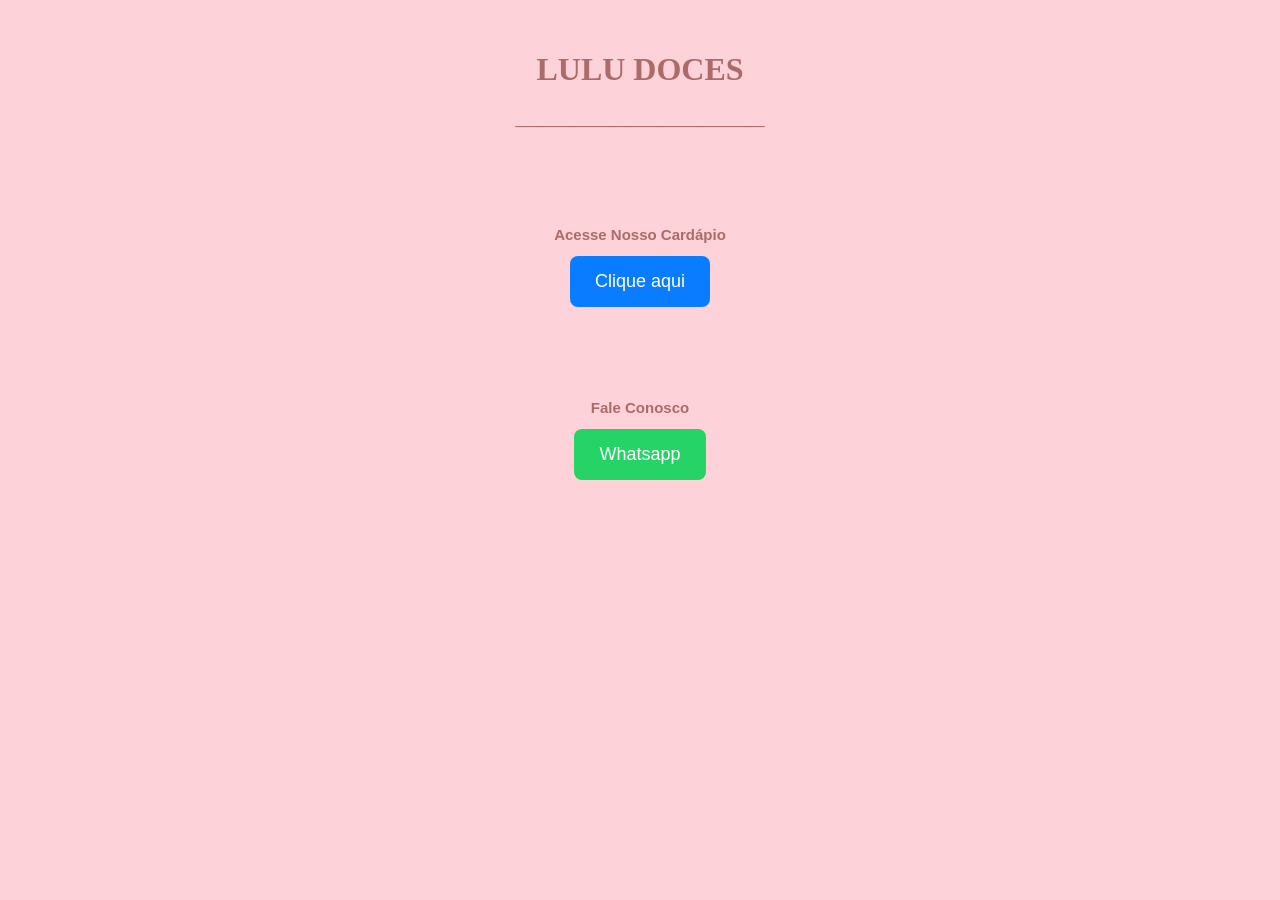
==== index.html @ facca8aa "Add files via upload" ====
<!DOCTYPE html>
<html lang="pt-br">
<head>
<meta charset="UTF-8" />
<meta name="viewport" content="width=device-width, initial-scale=1.0" />
<title>Lulu Doces</title>

<link rel="icon" href="logo.png" type="image/png" />
<link href="https://fonts.googleapis.com/css2?family=Lato:wght@700&display=swap" rel="stylesheet" />

<style>

body {
    margin: 0;
    font-family: Arial, Helvetica, sans-serif;
    background: #fed2d9;

    
}

header {
    background: #fed2d9;
    color: #aa6b69;
    text-align: center;
    padding: 30px;
}

header h1 {
    font-family: initial;
    font-weight: 700;
    
}

section {
    padding: 40px;
    text-align: center;
}

button {
    background: #0a7cff;
    color: white;
    border: none;
    padding: 15px 25px;
    font-size: 18px;
    border-radius: 8px;
    cursor: pointer;
}

button:hover {
    background: #0663cc;
}

h2 {
    font-family: 'Segoe UI', Tahoma, Geneva, Verdana, sans-serif;
    color: #aa6b69;
    font-size: 15px;
}

.cardapio {
    color: #fffffe;
    background-color: #0a7cff;
}

.whatsapp {
    color: #fffffe;
    background-color: #25D366;
    text-decoration: none;
    display: inline-block;
    border: none;
    padding: 15px 25px;
    border-radius: 8px;
   
}

.whatsapp:hover {
    background-color: #1ebe5d;
}

</style>

</head>

<body>



<header>
    <h1>LULU DOCES</h1>
    <p>____________________________</p>
</header>


<section>
   <h2>Acesse Nosso Cardápio</h2>
   <a href="https://www.canva.com/design/DAGB8eKHDU4/feUs5zurb2LJw_l3uqfaUg/edit?utm_content=DAGB8eKHDU4&utm_campaign=designshare&utm_medium=link2&utm_source=sharebutton" target="_blank">
       <button class="cardapio">Clique aqui</button>
   </a>
</section>

<section>
    <h2>Fale Conosco</h2>
    <a href="https://wa.me/5581984162280" target="_blank">
        <button class="whatsapp">Whatsapp</button>
    </a>
</section>

</body>
</html>
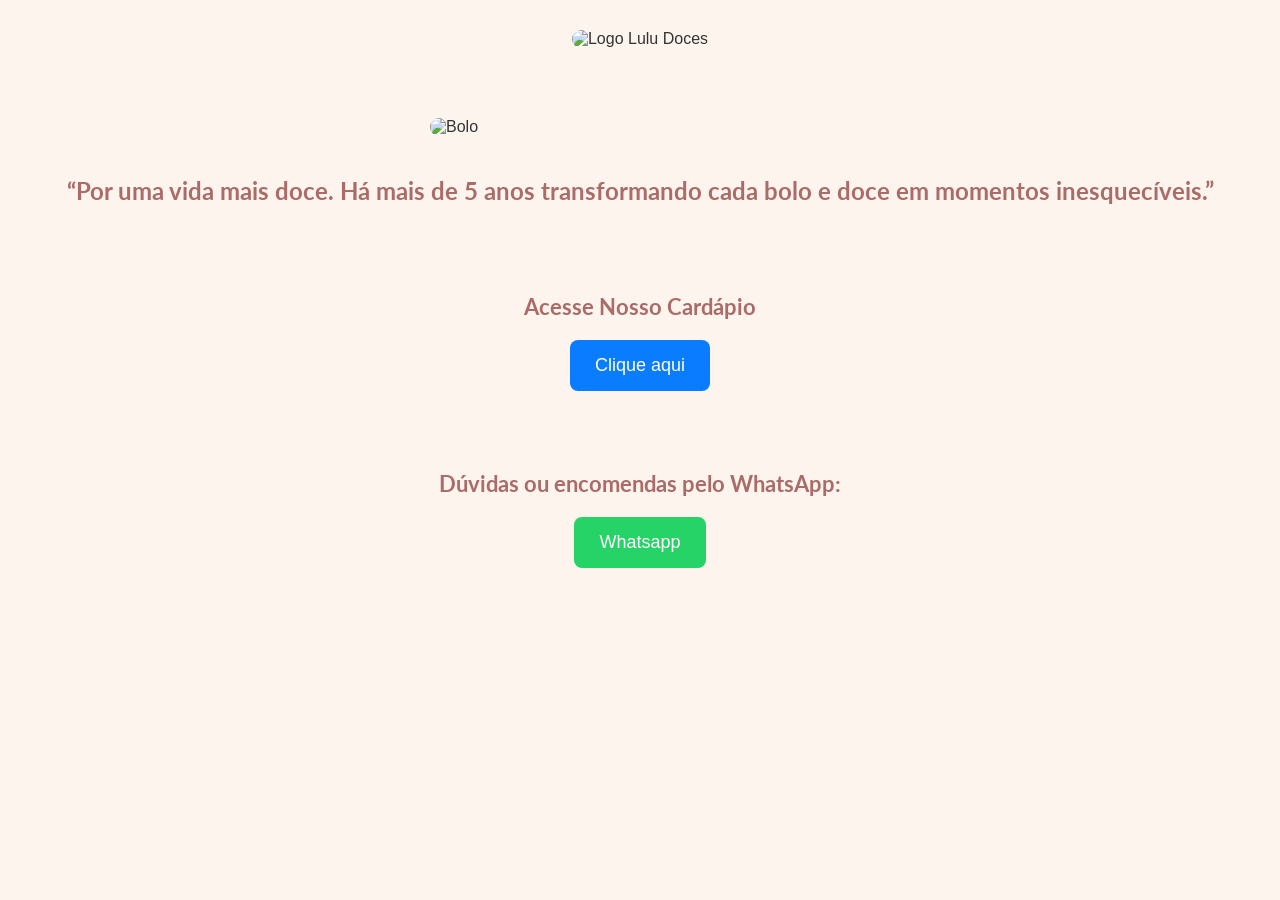
==== commit f039b62d: "Add files via upload" ====
--- a/index.html
+++ b/index.html
@@ -4,105 +4,142 @@
 <meta charset="UTF-8" />
 <meta name="viewport" content="width=device-width, initial-scale=1.0" />
 <title>Lulu Doces</title>
+<link rel="icon" href="logo2.png" type="image/png" />
+<link href="https://fonts.googleapis.com/css2?family=Lato:wght@700&display=swap" rel="stylesheet" />
+</head>
+<body>
 
-<link rel="icon" href="logo.png" type="image/png" />
-<link href="https://fonts.googleapis.com/css2?family=Lato:wght@700&display=swap" rel="stylesheet" />
+
+<header>
+    <img src="logo2.png" alt="Logo Lulu Doces" class="logo">
+</header>
+
+
+<section class="foto-texto">
+    <img src="fotopage1.jpeg" alt="Bolo" class="foto">
+    <div class="texto">
+        <h1>“Por uma vida mais doce. Há mais de 5 anos transformando cada bolo e doce em momentos inesquecíveis.”</h1>
+    </div>
+</section>
+
+
+<section class="botoes">
+    <h2>Acesse Nosso Cardápio</h2>
+    <a href="pagcardapio.html" target="_blank">
+        <button class="cardapio">Clique aqui</button>
+    </a>
+</section>
+
+
+<section class="botoes">
+    <h2>Dúvidas ou encomendas pelo WhatsApp:</h2>
+    <a href="https://wa.me/5581984162280" target="_blank">
+        <button class="whatsapp">Whatsapp</button>
+    </a>
+</section>
+
+
 
 <style>
 
 body {
     margin: 0;
     font-family: Arial, Helvetica, sans-serif;
-    background: #fed2d9;
-
-    
+    background: #fdf4ed;
+    color: #333;
 }
 
+
 header {
-    background: #fed2d9;
-    color: #aa6b69;
+    background: #fdf4ed;
     text-align: center;
     padding: 30px;
 }
 
-header h1 {
-    font-family: initial;
-    font-weight: 700;
-    
+header .logo {
+    width: 300px;
+    height: auto;
+    border-radius: 15px;
 }
 
-section {
+
+.foto-texto {
+    display: flex;
+    flex-wrap: wrap;               
+    align-items: center;
+    justify-content: center;
+    gap: 40px;
     padding: 40px;
+    text-align: left;
+}
+
+.foto-texto img.foto {
+    width: 420px;
+    max-width: 100%;
+    height: auto;
+    border-radius: 15px;
+}
+
+.foto-texto .texto h1 {
+    font-family:'Lato', sans-serif;
+    color: #aa6b69;
+    font-size: 24px;
+    margin: 0;
+}
+
+
+.botoes {
     text-align: center;
+    padding: 30px;
+}
+
+.botoes h2 {
+    font-family:'Lato', sans-serif;
+    color: #aa6b69;
+    font-size: 22px;
+    margin-bottom: 20px;
 }
 
 button {
-    background: #0a7cff;
-    color: white;
+    font-family: 'Lato', sans-serif;
     border: none;
     padding: 15px 25px;
     font-size: 18px;
     border-radius: 8px;
     cursor: pointer;
+    transition: 0.3s;
 }
 
-button:hover {
+button.cardapio {
+    background: #0a7cff;
+    color: #fff;
+}
+
+button.cardapio:hover {
     background: #0663cc;
 }
 
-h2 {
-    font-family: 'Segoe UI', Tahoma, Geneva, Verdana, sans-serif;
-    color: #aa6b69;
-    font-size: 15px;
+button.whatsapp {
+    background: #25D366;
+    color: #fff;
 }
 
-.cardapio {
-    color: #fffffe;
-    background-color: #0a7cff;
-}
-
-.whatsapp {
-    color: #fffffe;
-    background-color: #25D366;
-    text-decoration: none;
-    display: inline-block;
-    border: none;
-    padding: 15px 25px;
-    border-radius: 8px;
-   
-}
-
-.whatsapp:hover {
+button.whatsapp:hover {
     background-color: #1ebe5d;
 }
 
+
+@media (max-width: 800px) {
+    .foto-texto {
+        flex-direction: column;
+        text-align: center;
+    }
+
+    .foto-texto .texto h1 {
+        font-size: 20px;
+    }
+}
 </style>
-
-</head>
-
-<body>
-
-
-
-<header>
-    <h1>LULU DOCES</h1>
-    <p>____________________________</p>
-</header>
-
-
-<section>
-   <h2>Acesse Nosso Cardápio</h2>
-   <a href="https://www.canva.com/design/DAGB8eKHDU4/feUs5zurb2LJw_l3uqfaUg/edit?utm_content=DAGB8eKHDU4&utm_campaign=designshare&utm_medium=link2&utm_source=sharebutton" target="_blank">
-       <button class="cardapio">Clique aqui</button>
-   </a>
-</section>
-
-<section>
-    <h2>Fale Conosco</h2>
-    <a href="https://wa.me/5581984162280" target="_blank">
-        <button class="whatsapp">Whatsapp</button>
-    </a>
-</section>
 
 </body>
 </html>
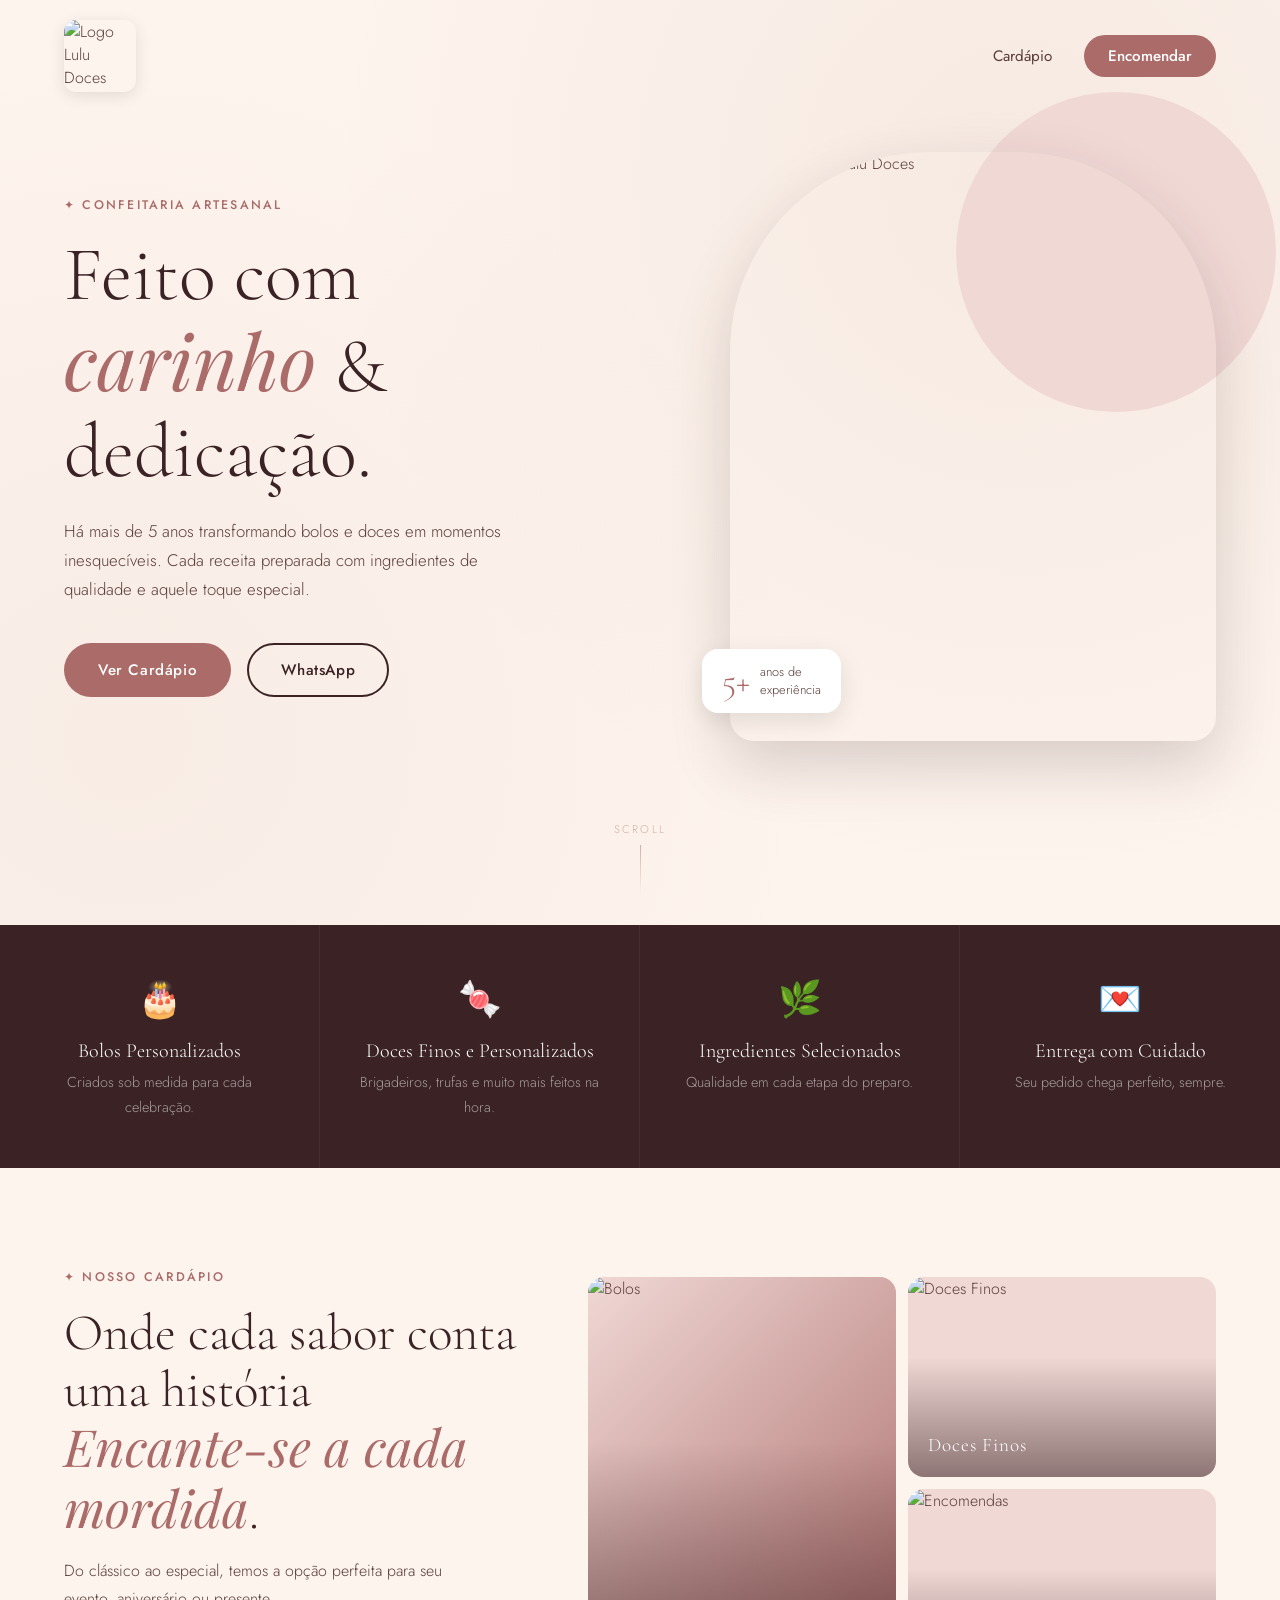
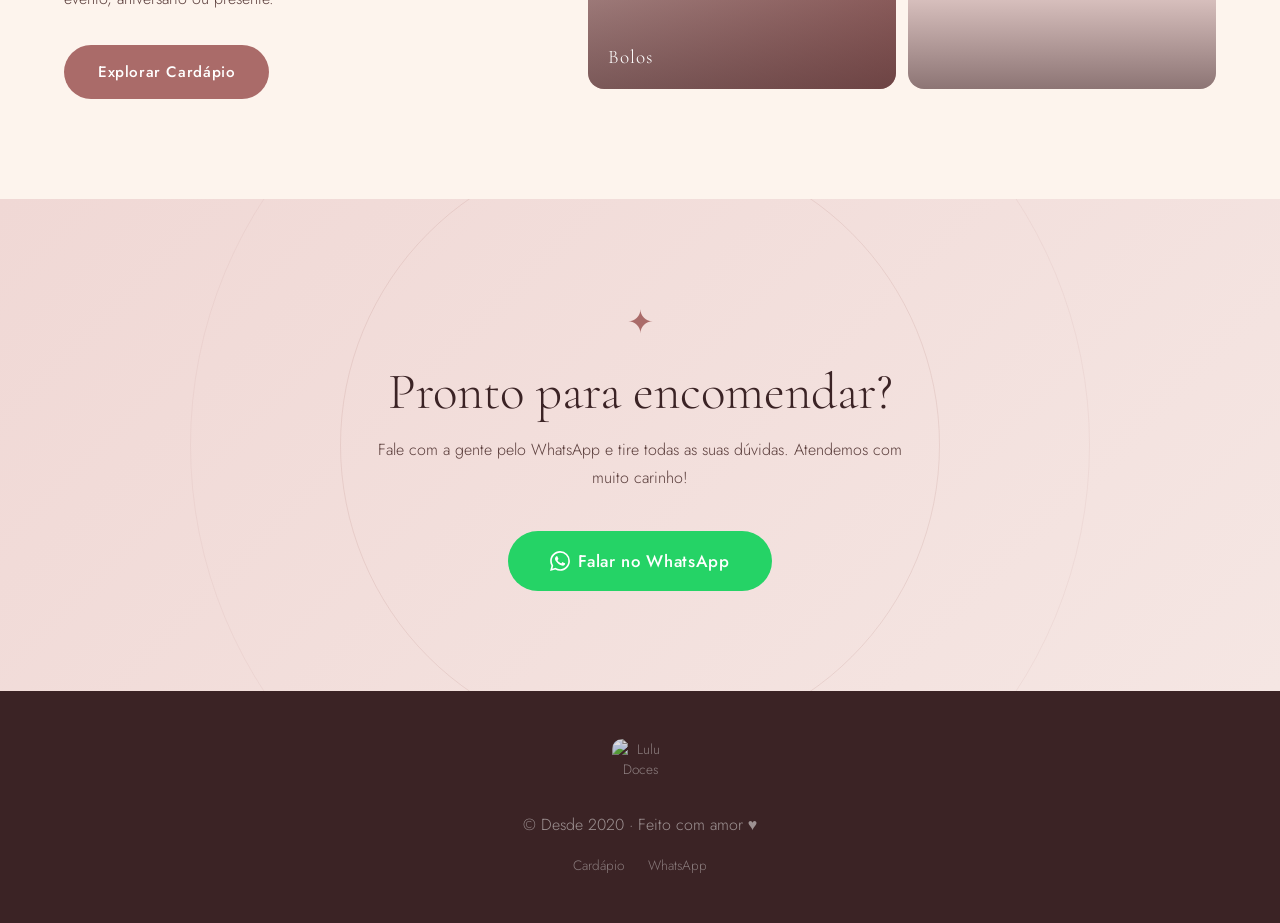
==== commit 1900a041: "Add files via upload" ====
--- a/index.html
+++ b/index.html
@@ -1,145 +1,129 @@
-<!DOCTYPE html>
-<html lang="pt-br">
-<head>
-<meta charset="UTF-8" />
-<meta name="viewport" content="width=device-width, initial-scale=1.0" />
-<title>Lulu Doces</title>
-<link rel="icon" href="logo2.png" type="image/png" />
-<link href="https://fonts.googleapis.com/css2?family=Lato:wght@700&display=swap" rel="stylesheet" />
-</head>
-<body>
-
-
-<header>
-    <img src="logo2.png" alt="Logo Lulu Doces" class="logo">
-</header>
-
-
-<section class="foto-texto">
-    <img src="fotopage1.jpeg" alt="Bolo" class="foto">
-    <div class="texto">
-        <h1>“Por uma vida mais doce. Há mais de 5 anos transformando cada bolo e doce em momentos inesquecíveis.”</h1>
-    </div>
-</section>
-
-
-<section class="botoes">
-    <h2>Acesse Nosso Cardápio</h2>
-    <a href="pagcardapio.html" target="_blank">
-        <button class="cardapio">Clique aqui</button>
-    </a>
-</section>
-
-
-<section class="botoes">
-    <h2>Dúvidas ou encomendas pelo WhatsApp:</h2>
-    <a href="https://wa.me/5581984162280" target="_blank">
-        <button class="whatsapp">Whatsapp</button>
-    </a>
-</section>
-
-
-
-<style>
-
-body {
-    margin: 0;
-    font-family: Arial, Helvetica, sans-serif;
-    background: #fdf4ed;
-    color: #333;
-}
-
-
-header {
-    background: #fdf4ed;
-    text-align: center;
-    padding: 30px;
-}
-
-header .logo {
-    width: 300px;
-    height: auto;
-    border-radius: 15px;
-}
-
-
-.foto-texto {
-    display: flex;
-    flex-wrap: wrap;               
-    align-items: center;
-    justify-content: center;
-    gap: 40px;
-    padding: 40px;
-    text-align: left;
-}
-
-.foto-texto img.foto {
-    width: 420px;
-    max-width: 100%;
-    height: auto;
-    border-radius: 15px;
-}
-
-.foto-texto .texto h1 {
-    font-family:'Lato', sans-serif;
-    color: #aa6b69;
-    font-size: 24px;
-    margin: 0;
-}
-
-
-.botoes {
-    text-align: center;
-    padding: 30px;
-}
-
-.botoes h2 {
-    font-family:'Lato', sans-serif;
-    color: #aa6b69;
-    font-size: 22px;
-    margin-bottom: 20px;
-}
-
-button {
-    font-family: 'Lato', sans-serif;
-    border: none;
-    padding: 15px 25px;
-    font-size: 18px;
-    border-radius: 8px;
-    cursor: pointer;
-    transition: 0.3s;
-}
-
-button.cardapio {
-    background: #0a7cff;
-    color: #fff;
-}
-
-button.cardapio:hover {
-    background: #0663cc;
-}
-
-button.whatsapp {
-    background: #25D366;
-    color: #fff;
-}
-
-button.whatsapp:hover {
-    background-color: #1ebe5d;
-}
-
-
-@media (max-width: 800px) {
-    .foto-texto {
-        flex-direction: column;
-        text-align: center;
-    }
-
-    .foto-texto .texto h1 {
-        font-size: 20px;
-    }
-}
-</style>
-
-</body>
-</html>+<!DOCTYPE html>
+<html lang="pt-br">
+<head>
+<meta charset="UTF-8" />
+<meta name="viewport" content="width=device-width, initial-scale=1.0" />
+<title>Lulu Doces</title>
+<link rel="icon" href="logo2.png" type="image/png" />
+<link href="https://fonts.googleapis.com/css2?family=Cormorant+Garamond:ital,wght@0,300;0,400;0,600;1,300;1,400&family=Jost:wght@300;400;500&family=Playfair+Display:ital@1&display=swap" rel="stylesheet" />
+<link rel="stylesheet" href="index.css">
+</head>
+
+<body>
+
+<!-- HERO -->
+<header class="hero">
+  <nav class="navbar">
+    <img src="logo2.png" alt="Logo Lulu Doces" class="logo">
+    <div class="nav-links">
+      <a href="pagcardapio.html" target="_blank">Cardápio</a>
+      <a href="https://wa.me/5581984162280" target="_blank" class="nav-cta">Encomendar</a>
+    </div>
+  </nav>
+
+  <div class="hero-body">
+    <div class="hero-text">
+      <span class="label">✦ Confeitaria Artesanal</span>
+      <h1>Feito com<br><em>carinho</em> &<br>dedicação.</h1>
+      <p>Há mais de 5 anos transformando bolos e doces em momentos inesquecíveis. Cada receita preparada com ingredientes de qualidade e aquele toque especial.</p>
+      <div class="hero-actions">
+        <a href="pagcardapio.html" target="_blank" class="btn btn-primary">Ver Cardápio</a>
+        <a href="https://wa.me/5581984162280" target="_blank" class="btn btn-ghost">WhatsApp</a>
+      </div>
+    </div>
+    <div class="hero-image-wrap">
+      <div class="hero-img-frame">
+        <img src="fotopage1.jpeg" alt="Bolo artesanal Lulu Doces" class="hero-img">
+        <div class="hero-badge">
+          <span class="badge-num">5+</span>
+          <span class="badge-txt">anos de<br>experiência</span>
+        </div>
+      </div>
+      <div class="hero-deco-circle"></div>
+    </div>
+  </div>
+
+  <div class="hero-scroll-hint">
+    <span>scroll</span>
+    <div class="scroll-line"></div>
+  </div>
+</header>
+
+
+<section class="pillars">
+  <div class="pillar">
+    <div class="pillar-icon">🎂</div>
+    <h3>Bolos Personalizados</h3>
+    <p>Criados sob medida para cada celebração.</p>
+  </div>
+  <div class="pillar">
+    <div class="pillar-icon">🍬</div>
+    <h3>Doces Finos e Personalizados</h3>
+    <p>Brigadeiros, trufas e muito mais feitos na hora.</p>
+  </div>
+  <div class="pillar">
+    <div class="pillar-icon">🌿</div>
+    <h3>Ingredientes Selecionados</h3>
+    <p>Qualidade em cada etapa do preparo.</p>
+  </div>
+  <div class="pillar">
+    <div class="pillar-icon">💌</div>
+    <h3>Entrega com Cuidado</h3>
+    <p>Seu pedido chega perfeito, sempre.</p>
+  </div>
+</section>
+
+<!-- DESTAQUE CARDÁPIO -->
+<section class="cardapio-section">
+  <div class="cardapio-text">
+    <span class="label">✦ Nosso Cardápio</span>
+    <h2>Onde cada sabor conta uma história <em>Encante-se a cada mordida</em>.</h2>
+    <p>Do clássico ao especial, temos a opção perfeita para seu evento, aniversário ou presente.</p>
+    <a href="pagcardapio.html" target="_blank" class="btn btn-primary">Explorar Cardápio</a>
+  </div>
+  <div class="cardapio-mosaic">
+    <div class="mosaic-card tall">
+      <img src="bolos.jpeg" class="mosaic-img" alt="Bolos">
+      <div class="mosaic-overlay">
+        <span>Bolos</span>
+      </div>
+    </div>
+    <div class="mosaic-card">
+      <img src="docesfinos.jpeg" class="mosaic-img" alt="Doces Finos">
+      <div class="mosaic-overlay">
+        <span>Doces Finos</span>
+      </div>
+    </div>
+    <div class="mosaic-card">
+      <img src="Encomendas.jpeg" class="mosaic-img" alt="Encomendas">
+      <div class="mosaic-overlay">
+      </div>
+    </div>
+  </div>
+</section>
+
+
+<section class="wpp-section">
+  <div class="wpp-inner">
+    <div class="wpp-deco">✦</div>
+    <h2>Pronto para encomendar?</h2>
+    <p>Fale com a gente pelo WhatsApp e tire todas as suas dúvidas. Atendemos com muito carinho!</p>
+    <a href="https://wa.me/5581984162280" target="_blank" class="btn btn-wpp">
+      <svg xmlns="http://www.w3.org/2000/svg" width="20" height="20" viewBox="0 0 24 24" fill="white"><path d="M17.472 14.382c-.297-.149-1.758-.867-2.03-.967-.273-.099-.471-.148-.67.15-.197.297-.767.966-.94 1.164-.173.199-.347.223-.644.075-.297-.15-1.255-.463-2.39-1.475-.883-.788-1.48-1.761-1.653-2.059-.173-.297-.018-.458.13-.606.134-.133.298-.347.446-.52.149-.174.198-.298.298-.497.099-.198.05-.371-.025-.52-.075-.149-.669-1.612-.916-2.207-.242-.579-.487-.5-.669-.51-.173-.008-.371-.01-.57-.01-.198 0-.52.074-.792.372-.272.297-1.04 1.016-1.04 2.479 0 1.462 1.065 2.875 1.213 3.074.149.198 2.096 3.2 5.077 4.487.709.306 1.262.489 1.694.625.712.227 1.36.195 1.871.118.571-.085 1.758-.719 2.006-1.413.248-.694.248-1.289.173-1.413-.074-.124-.272-.198-.57-.347m-5.421 7.403h-.004a9.87 9.87 0 01-5.031-1.378l-.361-.214-3.741.982.998-3.648-.235-.374a9.86 9.86 0 01-1.51-5.26c.001-5.45 4.436-9.884 9.888-9.884 2.64 0 5.122 1.03 6.988 2.898a9.825 9.825 0 012.893 6.994c-.003 5.45-4.437 9.884-9.885 9.884m8.413-18.297A11.815 11.815 0 0012.05 0C5.495 0 .16 5.335.157 11.892c0 2.096.547 4.142 1.588 5.945L.057 24l6.305-1.654a11.882 11.882 0 005.683 1.448h.005c6.554 0 11.89-5.335 11.893-11.893a11.821 11.821 0 00-3.48-8.413Z"/></svg>
+      Falar no WhatsApp
+    </a>
+  </div>
+</section>
+
+<!-- FOOTER -->
+<footer class="footer">
+  <img src="logo2.png" alt="Lulu Doces" class="footer-logo">
+  <p>© Desde 2020 · Feito com amor ♥</p>
+  <div class="footer-links">
+    <a href="pagcardapio.html" target="_blank">Cardápio</a>
+    <a href="https://wa.me/5581984162280" target="_blank">WhatsApp</a>
+  </div>
+</footer>
+
+</body>
+</html>
--- a/index.css
+++ b/index.css
@@ -0,0 +1,547 @@
+/* =============================================
+   LULU DOCES — index.css
+   Paleta: creme #fdf4ed · rosé #aa6b69 · escuro #3b2325
+============================================= */
+
+:root {
+  --creme:     #fdf4ed;
+  --rose:      #aa6b69;
+  --rose-dark: #8a5250;
+  --rose-pale: #f0d8d5;
+  --dark:      #3b2325;
+  --text:      #5a3d3b;
+  --white:     #ffffff;
+  --radius:    16px;
+  --transition: 0.35s cubic-bezier(.4,0,.2,1);
+}
+
+*, *::before, *::after { box-sizing: border-box; margin: 0; padding: 0; }
+
+html { scroll-behavior: smooth; }
+
+body {
+  background: var(--creme);
+  color: var(--text);
+  font-family: 'Jost', sans-serif;
+  font-weight: 300;
+  overflow-x: hidden;
+}
+
+/* ── TIPOGRAFIA ───────────────────────────── */
+h1, h2, h3 {
+  font-family: 'Cormorant Garamond', serif;
+  font-weight: 300;
+  line-height: 1.1;
+  color: var(--dark);
+}
+h1 { font-size: clamp(2.8rem, 6vw, 5rem); }
+h2 { font-size: clamp(2rem, 4vw, 3.2rem); }
+h3 { font-size: 1.35rem; }
+
+em { font-family: 'Playfair Display', serif; font-style: italic; color: var(--rose); }
+
+p { line-height: 1.75; font-size: 1rem; }
+
+.label {
+  font-family: 'Jost', sans-serif;
+  font-weight: 500;
+  font-size: 0.78rem;
+  letter-spacing: 0.18em;
+  text-transform: uppercase;
+  color: var(--rose);
+  display: block;
+  margin-bottom: 1.2rem;
+}
+
+/* ── BOTÕES ───────────────────────────────── */
+.btn {
+  display: inline-flex;
+  align-items: center;
+  gap: 8px;
+  padding: 14px 32px;
+  border-radius: 100px;
+  font-family: 'Jost', sans-serif;
+  font-size: 0.95rem;
+  font-weight: 500;
+  letter-spacing: 0.04em;
+  text-decoration: none;
+  cursor: pointer;
+  transition: var(--transition);
+  border: 2px solid transparent;
+}
+
+.btn-primary {
+  background: var(--rose);
+  color: var(--white);
+}
+.btn-primary:hover {
+  background: var(--rose-dark);
+  transform: translateY(-2px);
+  box-shadow: 0 8px 24px rgba(170,107,105,0.3);
+}
+
+.btn-ghost {
+  background: transparent;
+  color: var(--dark);
+  border-color: var(--dark);
+}
+.btn-ghost:hover {
+  background: var(--dark);
+  color: var(--white);
+  transform: translateY(-2px);
+}
+
+.btn-wpp {
+  background: #25D366;
+  color: var(--white);
+  font-size: 1.05rem;
+  padding: 16px 40px;
+}
+.btn-wpp:hover {
+  background: #1ebe5d;
+  transform: translateY(-3px);
+  box-shadow: 0 12px 32px rgba(37,211,102,0.3);
+}
+
+/* ── NAVBAR ───────────────────────────────── */
+.navbar {
+  display: flex;
+  align-items: center;
+  justify-content: space-between;
+  padding: 20px 5vw;
+  position: relative;
+  z-index: 10;
+}
+
+.logo {
+  width: 72px;
+  height: 72px;
+  border-radius: 12px;
+  object-fit: cover;
+  box-shadow: 0 4px 16px rgba(0,0,0,0.1);
+}
+
+.nav-links {
+  display: flex;
+  align-items: center;
+  gap: 32px;
+}
+
+.nav-links a {
+  font-family: 'Jost', sans-serif;
+  font-size: 0.95rem;
+  font-weight: 400;
+  color: var(--text);
+  text-decoration: none;
+  transition: color var(--transition);
+}
+.nav-links a:hover { color: var(--rose); }
+
+.nav-cta {
+  background: var(--rose) !important;
+  color: var(--white) !important;
+  padding: 10px 24px;
+  border-radius: 100px;
+  font-weight: 500 !important;
+}
+.nav-cta:hover {
+  background: var(--rose-dark) !important;
+  box-shadow: 0 6px 20px rgba(170,107,105,0.3);
+}
+
+.hero {
+  min-height: 100vh;
+  background: var(--creme);
+  display: flex;
+  flex-direction: column;
+  position: relative;
+  overflow: hidden;
+}
+
+/* Textura sutil de fundo */
+.hero::before {
+  content: '';
+  position: absolute;
+  inset: 0;
+  background-image:
+    radial-gradient(circle at 80% 20%, rgba(170,107,105,0.08) 0%, transparent 55%),
+    radial-gradient(circle at 10% 80%, rgba(170,107,105,0.06) 0%, transparent 50%);
+  pointer-events: none;
+}
+
+.hero-body {
+  flex: 1;
+  display: flex;
+  align-items: center;
+  justify-content: space-between;
+  gap: 40px;
+  padding: 40px 5vw 80px;
+}
+
+.hero-text {
+  max-width: 560px;
+  animation: fadeUp 0.9s ease both;
+}
+
+.hero-text h1 { margin-bottom: 1.4rem; }
+
+.hero-text p {
+  color: var(--text);
+  max-width: 440px;
+  margin-bottom: 2.4rem;
+  font-size: 1.05rem;
+}
+
+.hero-actions {
+  display: flex;
+  gap: 16px;
+  flex-wrap: wrap;
+}
+
+/* Imagem hero */
+.hero-image-wrap {
+  position: relative;
+  flex-shrink: 0;
+  animation: fadeUp 0.9s 0.2s ease both;
+}
+
+.hero-img-frame {
+  position: relative;
+  z-index: 2;
+}
+
+.hero-img {
+  width: clamp(280px, 38vw, 500px);
+  height: clamp(340px, 46vw, 600px);
+  object-fit: cover;
+  border-radius: 200px 200px 24px 24px;
+  box-shadow: 0 24px 60px rgba(59,35,37,0.18);
+  display: block;
+}
+
+.boloprin{
+   width: clamp(280px, 38vw, 500px);
+  height: clamp(340px, 46vw, 600px);
+  object-fit: cover;
+  border-radius: 200px 200px 24px 24px;
+  box-shadow: 0 24px 60px rgba(59,35,37,0.18);
+  display: block;
+}
+
+
+.hero-badge {
+  position: absolute;
+  bottom: 28px;
+  left: -28px;
+  background: var(--white);
+  border-radius: var(--radius);
+  padding: 14px 20px;
+  display: flex;
+  align-items: center;
+  gap: 10px;
+  box-shadow: 0 8px 24px rgba(0,0,0,0.1);
+}
+
+.badge-num {
+  font-family: 'Cormorant Garamond', serif;
+  font-size: 2.2rem;
+  font-weight: 300;
+  color: var(--rose);
+  line-height: 1;
+}
+
+.badge-txt {
+  font-size: 0.8rem;
+  line-height: 1.4;
+  color: var(--text);
+}
+
+.hero-deco-circle {
+  position: absolute;
+  width: 320px;
+  height: 320px;
+  border-radius: 50%;
+  background: var(--rose-pale);
+  top: -60px;
+  right: -60px;
+  z-index: 0;
+}
+
+
+.hero-scroll-hint {
+  display: flex;
+  flex-direction: column;
+  align-items: center;
+  gap: 8px;
+  padding-bottom: 32px;
+  opacity: 0.5;
+  animation: fadeIn 2s 1s ease both;
+}
+.hero-scroll-hint span {
+  font-size: 0.7rem;
+  letter-spacing: 0.2em;
+  text-transform: uppercase;
+  color: var(--rose);
+}
+.scroll-line {
+  width: 1px;
+  height: 48px;
+  background: linear-gradient(to bottom, var(--rose), transparent);
+  animation: scrollPulse 2s infinite;
+}
+
+.pillars {
+  display: grid;
+  grid-template-columns: repeat(auto-fit, minmax(200px, 1fr));
+  gap: 0;
+  background: var(--dark);
+}
+
+.pillar {
+  padding: 48px 32px;
+  text-align: center;
+  border-right: 1px solid rgba(255,255,255,0.06);
+  transition: background var(--transition);
+}
+.pillar:last-child { border-right: none; }
+.pillar:hover { background: rgba(255,255,255,0.04); }
+
+.pillar-icon {
+  font-size: 2.2rem;
+  margin-bottom: 16px;
+}
+
+.pillar h3 {
+  color: var(--white);
+  font-family: 'Cormorant Garamond', serif;
+  font-size: 1.25rem;
+  margin-bottom: 8px;
+}
+
+.pillar p {
+  color: rgba(255,255,255,0.55);
+  font-size: 0.9rem;
+}
+
+.cardapio-section {
+  display: flex;
+  align-items: center;
+  gap: 64px;
+  padding: 100px 5vw;
+  overflow: hidden;
+}
+
+.cardapio-text {
+  max-width: 460px;
+  flex-shrink: 0;
+}
+
+.cardapio-text h2 { margin-bottom: 1rem; }
+.cardapio-text p { margin-bottom: 2rem; max-width: 380px; }
+
+
+.cardapio-mosaic {
+  flex: 1;
+  display: grid;
+  grid-template-columns: 1fr 1fr;
+  grid-template-rows: 200px 200px;
+  gap: 12px;
+  min-width: 0;
+}
+
+.mosaic-card {
+  background: var(--rose-pale);
+  border-radius: var(--radius);
+  position: relative;
+  overflow: hidden;
+  cursor: pointer;
+  transition: transform var(--transition), box-shadow var(--transition);
+}
+
+.mosaic-card.tall {
+  grid-row: 1 / 3;
+  background: linear-gradient(135deg, var(--rose-pale) 0%, var(--rose) 100%);
+}
+
+.mosaic-card:not(.tall):first-of-type 
+
+.mosaic-card:hover {
+  transform: scale(1.02);
+  box-shadow: 0 16px 40px rgba(170,107,105,0.25);
+}
+
+.mosaic-img {
+  position: absolute;
+  inset: 0;
+  width: 100%;
+  height: 100%;
+  object-fit: cover;
+  display: block;
+}
+
+.mosaic-overlay {
+  position: absolute;
+  inset: 0;
+  display: flex;
+  align-items: flex-end;
+  padding: 20px;
+  background: linear-gradient(to top, rgba(59,35,37,0.55) 0%, transparent 60%);
+}
+
+.mosaic-overlay span {
+  font-family: 'Cormorant Garamond', serif;
+  font-size: 1.2rem;
+  color: var(--white);
+  font-weight: 300;
+  letter-spacing: 0.05em;
+}
+
+/* ── CTA WHATSAPP ─────────────────────────── */
+.wpp-section {
+  background: linear-gradient(135deg, var(--rose-pale) 0%, #f5e6e3 100%);
+  padding: 100px 5vw;
+  text-align: center;
+  position: relative;
+  overflow: hidden;
+}
+
+.wpp-section::before {
+  content: '';
+  position: absolute;
+  width: 600px;
+  height: 600px;
+  border-radius: 50%;
+  border: 1px solid rgba(170,107,105,0.15);
+  top: 50%;
+  left: 50%;
+  transform: translate(-50%, -50%);
+  pointer-events: none;
+}
+
+.wpp-section::after {
+  content: '';
+  position: absolute;
+  width: 900px;
+  height: 900px;
+  border-radius: 50%;
+  border: 1px solid rgba(170,107,105,0.08);
+  top: 50%;
+  left: 50%;
+  transform: translate(-50%, -50%);
+  pointer-events: none;
+}
+
+.wpp-inner {
+  position: relative;
+  z-index: 1;
+  max-width: 560px;
+  margin: 0 auto;
+}
+
+.wpp-deco {
+  font-size: 2rem;
+  color: var(--rose);
+  margin-bottom: 1.2rem;
+  display: block;
+  animation: spin 8s linear infinite;
+}
+
+.wpp-inner h2 { margin-bottom: 1rem; }
+.wpp-inner p { margin-bottom: 2.4rem; }
+
+/* ── FOOTER ───────────────────────────────── */
+.footer {
+  background: var(--dark);
+  color: rgba(255,255,255,0.5);
+  text-align: center;
+  padding: 48px 5vw;
+  font-size: 0.85rem;
+  display: flex;
+  flex-direction: column;
+  align-items: center;
+  gap: 16px;
+}
+
+.footer-logo {
+  width: 56px;
+  height: 56px;
+  border-radius: 10px;
+  opacity: 0.85;
+}
+
+.footer-links {
+  display: flex;
+  gap: 24px;
+}
+
+.footer-links a {
+  color: rgba(255,255,255,0.4);
+  text-decoration: none;
+  font-size: 0.85rem;
+  transition: color var(--transition);
+}
+.footer-links a:hover { color: var(--rose-pale); }
+
+/* ── ANIMAÇÕES ────────────────────────────── */
+@keyframes fadeUp {
+  from { opacity: 0; transform: translateY(32px); }
+  to   { opacity: 1; transform: translateY(0); }
+}
+
+@keyframes fadeIn {
+  from { opacity: 0; }
+  to   { opacity: 0.5; }
+}
+
+@keyframes scrollPulse {
+  0%, 100% { transform: scaleY(1); opacity: 1; }
+  50% { transform: scaleY(0.6); opacity: 0.4; }
+}
+
+@keyframes spin {
+  from { transform: rotate(0deg); }
+  to   { transform: rotate(360deg); }
+}
+
+/* ── RESPONSIVO ───────────────────────────── */
+@media (max-width: 900px) {
+  .hero-body {
+    flex-direction: column;
+    text-align: center;
+    padding-top: 20px;
+  }
+
+  .hero-text p,
+  .hero-text h1 { margin-inline: auto; }
+
+  .hero-actions { justify-content: center; }
+
+  .hero-img {
+    width: min(340px, 90vw);
+    height: min(400px, 100vw);
+  }
+
+  .hero-badge { left: 10px; }
+
+  .cardapio-section {
+    flex-direction: column;
+    padding: 60px 5vw;
+  }
+
+  .cardapio-text { max-width: 100%; text-align: center; }
+  .cardapio-text p { margin-inline: auto; }
+  .cardapio-mosaic { width: 100%; }
+
+  .pillars { grid-template-columns: 1fr 1fr; }
+  .pillar { border-right: none; border-bottom: 1px solid rgba(255,255,255,0.06); }
+}
+
+@media (max-width: 600px) {
+  .navbar { padding: 16px 5vw; }
+  .nav-links a:not(.nav-cta) { display: none; }
+  .pillars { grid-template-columns: 1fr; }
+  .hero-deco-circle { display: none; }
+  .cardapio-mosaic { grid-template-columns: 1fr; grid-template-rows: auto; }
+  .mosaic-card.tall { grid-row: auto; height: 200px; }
+  .mosaic-card { height: 140px; }
+}
